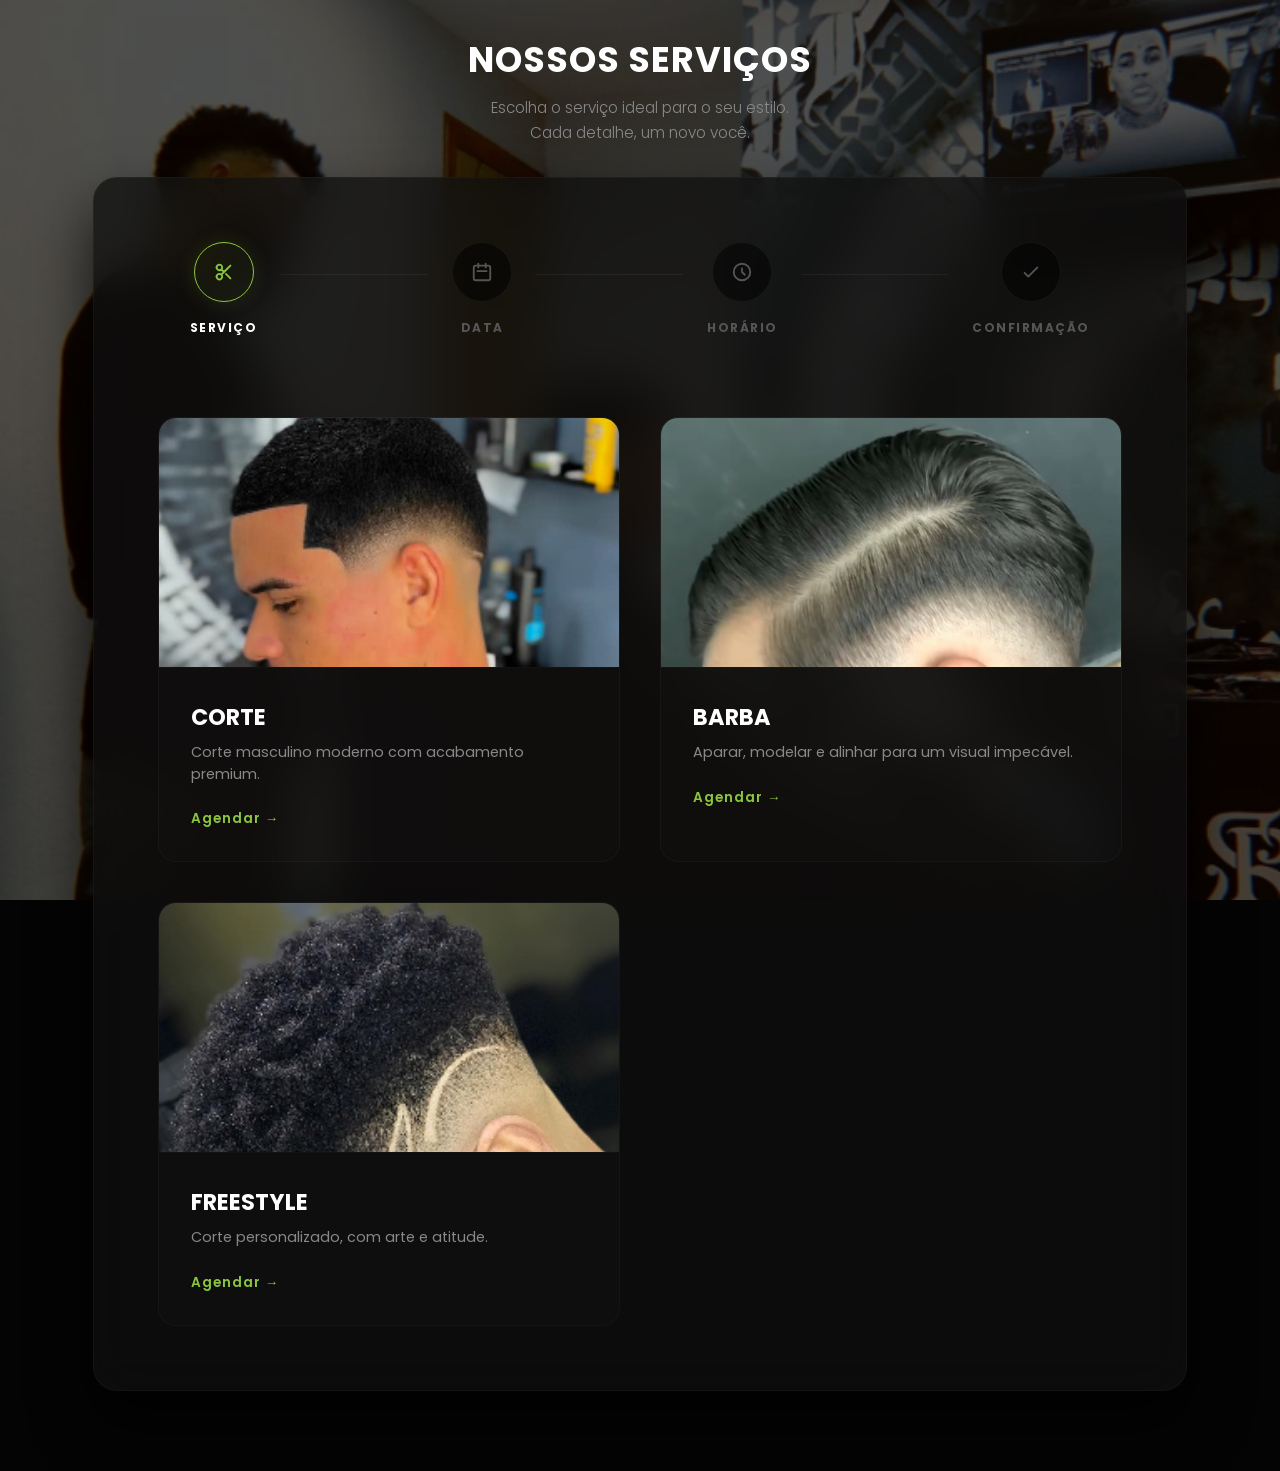
==== agendar.html @ 8718d501 "Add files via upload" ====
<!DOCTYPE html>
<html lang="pt-BR">
<head>
    <meta charset="UTF-8">
    <meta name="viewport" content="width=device-width, initial-scale=1.0">
    <title>Agendar Horário - Brandão Studio</title>
    <link rel="preconnect" href="https://fonts.googleapis.com">
    <link rel="preconnect" href="https://fonts.gstatic.com" crossorigin>
    <link href="https://fonts.googleapis.com/css2?family=Poppins:wght@300;400;500;600;700;800&display=swap" rel="stylesheet">
    <link rel="stylesheet" href="css/styles.css">
</head>
<body class="page-agendar">

    <main class="booking">
        
        <header class="section-header">
            <h2>NOSSOS SERVIÇOS</h2>
            <p>Escolha o serviço ideal para o seu estilo.<br>Cada detalhe, um novo você.</p>
        </header>

        <!-- Painel Glassmorphism -->
        <div class="booking__panel">
            
            <div class="booking__stepper">
                <div class="step-indicator active" id="ind-service">
                    <!-- Ícone Tesoura SVG -->
                    <div class="icon"><svg width="22" height="22" fill="none" stroke="currentColor" stroke-width="2" viewBox="0 0 24 24"><path stroke-linecap="round" stroke-linejoin="round" d="M14.121 14.121L19 19m-7-7l7-7m-7 7l-2.879 2.879M12 12L9.121 9.121m0 5.758a3 3 0 10-4.243 4.243 3 3 0 004.243-4.243zm0-5.758a3 3 0 10-4.243-4.243 3 3 0 004.243 4.243z"></path></svg></div>
                    <span>SERVIÇO</span>
                </div>
                <div class="step-line"></div>
                <div class="step-indicator" id="ind-date">
                    <!-- Ícone Calendário SVG -->
                    <div class="icon"><svg width="22" height="22" fill="none" stroke="currentColor" stroke-width="2" viewBox="0 0 24 24"><path stroke-linecap="round" stroke-linejoin="round" d="M8 7V3m8 4V3m-9 8h10M5 21h14a2 2 0 002-2V7a2 2 0 00-2-2H5a2 2 0 00-2 2v12a2 2 0 002 2z"></path></svg></div>
                    <span>DATA</span>
                </div>
                <div class="step-line"></div>
                <div class="step-indicator" id="ind-time">
                    <!-- Ícone Relógio SVG -->
                    <div class="icon"><svg width="22" height="22" fill="none" stroke="currentColor" stroke-width="2" viewBox="0 0 24 24"><path stroke-linecap="round" stroke-linejoin="round" d="M12 8v4l3 3m6-3a9 9 0 11-18 0 9 9 0 0118 0z"></path></svg></div>
                    <span>HORÁRIO</span>
                </div>
                <div class="step-line"></div>
                <div class="step-indicator" id="ind-confirm">
                    <!-- Ícone Check SVG -->
                    <div class="icon"><svg width="22" height="22" fill="none" stroke="currentColor" stroke-width="2" viewBox="0 0 24 24"><path stroke-linecap="round" stroke-linejoin="round" d="M5 13l4 4L19 7"></path></svg></div>
                    <span>CONFIRMAÇÃO</span>
                </div>
            </div>

            <!-- Etapa 1: Serviços -->
            <section class="booking__step active" id="step-service">
                <div class="booking__content--services">
                    <!-- Imagem img-corte.png -->
                    <button type="button" class="booking__card" aria-label="Selecionar serviço Corte">
                        <img src="assets/servicos/img-corte.png" alt="Corte" class="booking__card-img">
                        <div class="booking__card-info">
                            <h2 class="booking__card-title">CORTE</h2>
                            <p class="booking__card-desc">Corte masculino moderno com acabamento premium.</p>
                            <span class="booking__card-link">Agendar →</span>
                        </div>
                    </button>

                    <!-- Imagem img-barba.png -->
                    <button type="button" class="booking__card" aria-label="Selecionar serviço Barba">
                        <img src="assets/servicos/img-barba.png" alt="Barba" class="booking__card-img">
                        <div class="booking__card-info">
                            <h2 class="booking__card-title">BARBA</h2>
                            <p class="booking__card-desc">Aparar, modelar e alinhar para um visual impecável.</p>
                            <span class="booking__card-link">Agendar →</span>
                        </div>
                    </button>

                    <!-- Imagem img-freestyle.png -->
                    <button type="button" class="booking__card" aria-label="Selecionar serviço Freestyle">
                        <img src="assets/servicos/img-freestyle.png" alt="Freestyle" class="booking__card-img">
                        <div class="booking__card-info">
                            <h2 class="booking__card-title">FREESTYLE</h2>
                            <p class="booking__card-desc">Corte personalizado, com arte e atitude.</p>
                            <span class="booking__card-link">Agendar →</span>
                        </div>
                    </button>
                </div>
            </section>
            
            <!-- Etapas 2, 3 e 4 foram removidas para implementação posterior -->

        </div>
    </main>

    <script src="js/agendar.js" defer></script>
</body>
</html>
---- css/styles.css ----
:root {
    --color-primary: #8CC63F; 
    --color-primary-hover: #9BE047;
    --color-bg-main: #0A0A0A;
    --color-border: rgba(255, 255, 255, 0.04);
    --text-primary: #FFFFFF;
    --text-secondary: #888888;
    --font-main: 'Poppins', sans-serif;
}

* { margin: 0; padding: 0; box-sizing: border-box; }

body {
    font-family: var(--font-main);
    background-color: var(--color-bg-main);
    color: var(--text-primary);
    -webkit-font-smoothing: antialiased;
    line-height: 1.6;
    overflow-x: hidden;
}

a { text-decoration: none; color: inherit; transition: all 0.3s ease; }
button { font-family: inherit; border: none; background: none; cursor: pointer; outline: none; }

/* ==========================================================================
   Hero (Index) - Overlay Clareado (20% mais leve) e Fade na Base
   ========================================================================== */
.hero {
    position: relative;
    width: 100%;
    min-height: 100vh;
    background-image: 
        linear-gradient(to bottom, rgba(0,0,0,0.1) 0%, rgba(0,0,0,0) 40%, rgba(0,0,0,0) 70%, #0A0A0A 100%),
        linear-gradient(to left, rgba(0,0,0,0.65) 0%, rgba(0,0,0,0.1) 40%, rgba(0,0,0,0) 100%),
        url('../assets/background/img-background.png');
    background-size: cover;
    background-position: center center;
    background-attachment: fixed;
    display: flex;
    justify-content: flex-end; 
    padding: 3rem 5%;
}

.hero__sidebar {
    display: flex;
    flex-direction: column;
    align-items: flex-end;
    justify-content: center;
    padding-right: 2rem;
    gap: 3rem;
    max-width: 400px;
}

/* Botão Premium */
.hero__button {
    background-color: var(--color-primary);
    color: #0A0A0A;
    font-size: 1.05rem;
    font-weight: 700;
    padding: 1.1rem 3.2rem;
    border-radius: 14px; 
    display: flex;
    align-items: center;
    justify-content: center;
    gap: 0.8rem;
    transition: all 0.3s cubic-bezier(0.25, 0.8, 0.25, 1);
    box-shadow: 0 4px 20px rgba(140, 198, 63, 0.15); 
}

.hero__button:hover {
    transform: translateY(-2px);
    background-color: var(--color-primary-hover);
    box-shadow: 0 8px 25px rgba(140, 198, 63, 0.3);
}

.hero__button--outline {
    background-color: transparent;
    color: var(--text-primary);
    border: 1px solid rgba(255,255,255,0.15);
    padding: 0.8rem 2.5rem;
    font-size: 0.9rem;
    box-shadow: none;
}
.hero__button--outline:hover {
    background-color: rgba(255,255,255,0.03);
    border-color: var(--color-primary);
    color: var(--color-primary);
    box-shadow: none;
}

/* Ícones Sociais Glassmorphism */
.hero__social {
    display: flex;
    flex-direction: column;
    gap: 1rem;
    align-items: flex-end;
}

.social-link {
    display: flex;
    align-items: center;
    gap: 1rem;
    font-weight: 500;
    font-size: 0.85rem;
    letter-spacing: 1px;
    color: var(--text-secondary);
    background: rgba(15, 15, 15, 0.2);
    backdrop-filter: blur(8px);
    padding: 0.4rem 1.2rem 0.4rem 0.4rem;
    border-radius: 50px;
    border: 1px solid rgba(255, 255, 255, 0.02);
    transition: all 0.3s ease;
}

.icon-circle {
    width: 36px;
    height: 36px;
    border-radius: 50%;
    background: rgba(255, 255, 255, 0.05);
    display: flex;
    align-items: center;
    justify-content: center;
    color: #FFF;
    transition: all 0.3s ease;
}

.social-link:hover {
    color: #FFF;
    background: rgba(15, 15, 15, 0.5);
    border-color: rgba(255, 255, 255, 0.08);
    transform: translateX(-5px);
}
.social-link:hover .icon-circle {
    background: var(--color-primary);
    color: #0A0A0A;
}

/* Novo bloco de texto na Hero */
.hero__about-text {
    text-align: right;
    margin-top: 1rem;
    border-right: 2px solid var(--color-primary);
    padding-right: 1.2rem;
}
.about-year {
    color: #FFF;
    font-weight: 700;
    font-size: 1rem;
    letter-spacing: 1px;
}
.about-desc {
    color: var(--text-secondary);
    font-size: 0.85rem;
    font-weight: 300;
}

/* ==========================================================================
   Títulos de Seção
   ========================================================================== */
.section-header {
    text-align: center;
    margin-bottom: 2rem;
    padding-top: 2rem;
}

.section-header h2 {
    font-size: 2.2rem;
    font-weight: 700; 
    letter-spacing: 1px;
    margin-bottom: 0.5rem;
    color: #FFF;
}

.section-header p {
    color: var(--text-secondary); 
    font-size: 0.95rem;
    font-weight: 300;
}

/* ==========================================================================
   Galeria Premium
   ========================================================================== */
.gallery {
    background-color: #0A0A0A;
    padding-bottom: 6rem;
    width: 100%;
}

.gallery__carousel {
    display: flex;
    gap: 1.2rem; 
    overflow-x: auto;
    padding: 1rem 5%;
    scroll-behavior: smooth;
    scrollbar-width: none; 
}
.gallery__carousel::-webkit-scrollbar { display: none; }

.gallery__item {
    flex: 0 0 calc(25% - 1.2rem); 
    min-width: 260px; 
    border: 1px solid rgba(255, 255, 255, 0.02); 
    border-radius: 14px; 
    background-color: rgba(15,15,15, 0.8);
    overflow: hidden;
    position: relative;
    transition: all 0.35s ease;
    box-shadow: 0 4px 15px rgba(0,0,0,0.2); 
}

/* CORREÇÃO DO CORTE DA IMAGEM: Proporção natural e posicionamento focado no topo */
.gallery__item img {
    width: 100%;
    height: auto; 
    aspect-ratio: 4 / 5; /* Formato retrato para evitar cortes verticais severos */
    object-fit: cover;
    object-position: center 10%; /* Prende a imagem próximo ao topo para focar no cabelo/rosto */
    transition: transform 0.4s ease;
    filter: brightness(0.9);
}

.gallery__item:hover {
    border-color: rgba(140, 198, 63, 0.2);
    box-shadow: 0 8px 25px rgba(0,0,0,0.4);
    transform: translateY(-3px);
}

.gallery__item:hover img {
    transform: scale(1.03); 
    filter: brightness(1.1);
}

.gallery__item-title {
    text-align: center;
    padding: 0.8rem;
    font-weight: 600;
    font-size: 0.85rem;
    letter-spacing: 1px;
    color: #CCC;
}

/* Estilização dos botões injetados pelo JS */
.gallery div[style*="position: relative"] button {
    background-color: #050505 !important;
    border: 1px solid #FFF !important;
    color: #FFF !important;
    width: 40px !important;
    height: 40px !important;
    box-shadow: 0 4px 10px rgba(0,0,0,0.5) !important;
    transition: all 0.3s ease !important;
}
.gallery div[style*="position: relative"] button:hover {
    border-color: var(--color-primary) !important;
    color: var(--color-primary) !important;
    transform: translateY(-50%) scale(1.05) !important;
}

/* ==========================================================================
   Página Agendar
   ========================================================================== */
.page-agendar {
    background-image: url('../assets/background/img-background.png');
    background-attachment: fixed;
    background-size: cover;
    background-position: center;
}

.booking {
    padding: 0 5% 5rem 5%;
    display: flex;
    flex-direction: column;
    align-items: center;
    background-color: rgba(0, 0, 0, 0.6); 
    min-height: 100vh;
}

.booking__panel {
    background-color: rgba(15, 15, 15, 0.75); 
    backdrop-filter: blur(24px); 
    -webkit-backdrop-filter: blur(24px);
    border: 1px solid rgba(255, 255, 255, 0.03); 
    border-radius: 24px; 
    width: 95%;
    max-width: 1350px;
    padding: 4rem;
    box-shadow: 0 30px 60px rgba(0,0,0,0.8); 
}

/* Stepper (Progresso) */
.booking__stepper {
    display: flex;
    align-items: center;
    justify-content: space-between;
    margin-bottom: 5rem;
    max-width: 900px;
    margin-left: auto;
    margin-right: auto;
}

.step-indicator {
    display: flex;
    flex-direction: column;
    align-items: center;
    gap: 1rem;
    color: #555;
    transition: color 0.4s ease;
}

.step-indicator .icon {
    width: 60px;
    height: 60px;
    border-radius: 50%;
    border: 1px solid rgba(255, 255, 255, 0.05);
    display: flex;
    align-items: center;
    justify-content: center;
    background-color: rgba(0,0,0,0.5);
    transition: all 0.4s ease;
}

.step-indicator span { font-size: 0.75rem; font-weight: 700; letter-spacing: 1.5px; }

.step-indicator.active { color: #FFF; }
.step-indicator.active .icon {
    border-color: var(--color-primary);
    color: var(--color-primary);
    background-color: rgba(140, 198, 63, 0.05);
    box-shadow: 0 0 20px rgba(140, 198, 63, 0.15);
}

.step-line {
    flex: 1;
    height: 1px;
    background-color: rgba(255, 255, 255, 0.05);
    margin: 0 1.5rem;
    transform: translateY(-15px);
}

/* Telas das Etapas */
.booking__step { display: none; animation: subtleFade 0.35s ease forwards; }
.booking__step.active { display: block; }
@keyframes subtleFade { 
    from { opacity: 0; transform: translateY(10px); } 
    to { opacity: 1; transform: translateY(0); } 
}

.step-title { font-size: 1.8rem; font-weight: 700; margin-bottom: 0.3rem; color: #FFF;}
.step-subtitle { color: var(--text-secondary); font-size: 0.95rem; margin-bottom: 3rem; font-weight: 300;}

/* Cards de Serviço - Aparência de Seleção */
.booking__content--services {
    display: grid;
    grid-template-columns: repeat(auto-fit, minmax(320px, 1fr));
    gap: 2.5rem;
}

.booking__card {
    background-color: rgba(255,255,255,0.01);
    border: 1px solid rgba(255,255,255,0.03);
    border-radius: 18px;
    overflow: hidden;
    display: flex;
    flex-direction: column;
    text-align: left;
    transition: all 0.3s ease;
    cursor: pointer;
    position: relative;
}

.booking__card::after {
    content: '';
    background-image: url('data:image/svg+xml;utf8,<svg xmlns="http://www.w3.org/2000/svg" width="16" height="16" fill="%230A0A0A" viewBox="0 0 24 24"><path stroke-linecap="round" stroke-linejoin="round" stroke-width="3" stroke="%230A0A0A" d="M5 13l4 4L19 7"/></svg>');
    background-repeat: no-repeat;
    background-position: center;
    position: absolute;
    top: 15px;
    right: 15px;
    width: 32px;
    height: 32px;
    background-color: var(--color-primary);
    border-radius: 50%;
    opacity: 0;
    transform: scale(0.5);
    transition: all 0.3s ease;
}

.booking__card:hover {
    border-color: var(--color-primary);
    background-color: rgba(140, 198, 63, 0.02);
    box-shadow: 0 10px 30px rgba(0,0,0,0.3);
}

.booking__card:hover::after {
    opacity: 1;
    transform: scale(1);
}

/* CORREÇÃO DAS IMAGENS DE SERVIÇO: Mantém formato vertical e evita cortes brutos */
.booking__card-img {
    width: 100%;
    height: 250px;
    object-fit: cover;
    object-position: center 10%;
    border-bottom: 1px solid rgba(255,255,255,0.02);
}

.booking__card-info { padding: 2rem; }
.booking__card-title { font-size: 1.4rem; font-weight: 700; color: #FFF; margin-bottom: 0.5rem; }
.booking__card-desc { font-size: 0.9rem; color: var(--text-secondary); margin-bottom: 1.5rem; line-height: 1.5;}
.booking__card-link { color: var(--color-primary); font-size: 0.85rem; font-weight: 600; letter-spacing: 1px;}

/* ==========================================================================
   Footer Premium
   ========================================================================== */
.footer {
    background-color: #050505; 
    border-top: 1px solid var(--color-border);
    padding: 5rem 5% 0 5%;
}

.footer__container {
    display: flex;
    justify-content: center;
    gap: 4rem;
    max-width: 1200px;
    margin: 0 auto 4rem auto;
}

.footer__col {
    flex: 1;
    display: flex;
    flex-direction: column;
    align-items: flex-start;
    gap: 0.8rem;
}

.footer__col:not(:last-child) {
    border-right: 1px solid rgba(255,255,255,0.06);
    padding-right: 4rem;
}

.footer__logo { max-width: 250px; margin-bottom: 1rem; filter: opacity(0.9); }
.footer__slogan { color: var(--text-secondary); font-size: 0.85rem; font-style: italic; line-height: 1.6;}

.footer__title { color: var(--color-primary); font-size: 0.85rem; font-weight: 700; margin-bottom: 1rem; letter-spacing: 1.5px; }
.footer__highlight { color: #FFF; font-weight: 500;}
.footer__subtext { color: var(--text-secondary); font-size: 0.85rem; }

.footer__copy {
    text-align: center;
    padding: 2rem;
    border-top: 1px solid rgba(255,255,255,0.03);
    color: #555;
    font-size: 0.8rem;
    letter-spacing: 1px;
}

/* Responsivo */
@media (max-width: 1024px) {
    .booking__panel { padding: 3rem 2rem; }
    .footer__container { flex-wrap: wrap; gap: 3rem; }
    .footer__col:not(:last-child) { border-right: none; padding-right: 0; }
}

@media (max-width: 768px) {
    .hero { flex-direction: column; justify-content: center; align-items: center; text-align: center; }
    .hero__sidebar { align-items: center; padding: 0; text-align: center;}
    .hero__social { align-items: center; }
    .hero__about-text { border-right: none; border-top: 2px solid var(--color-primary); padding-right: 0; padding-top: 1rem;}
    
    .booking__stepper { display: none; }
}
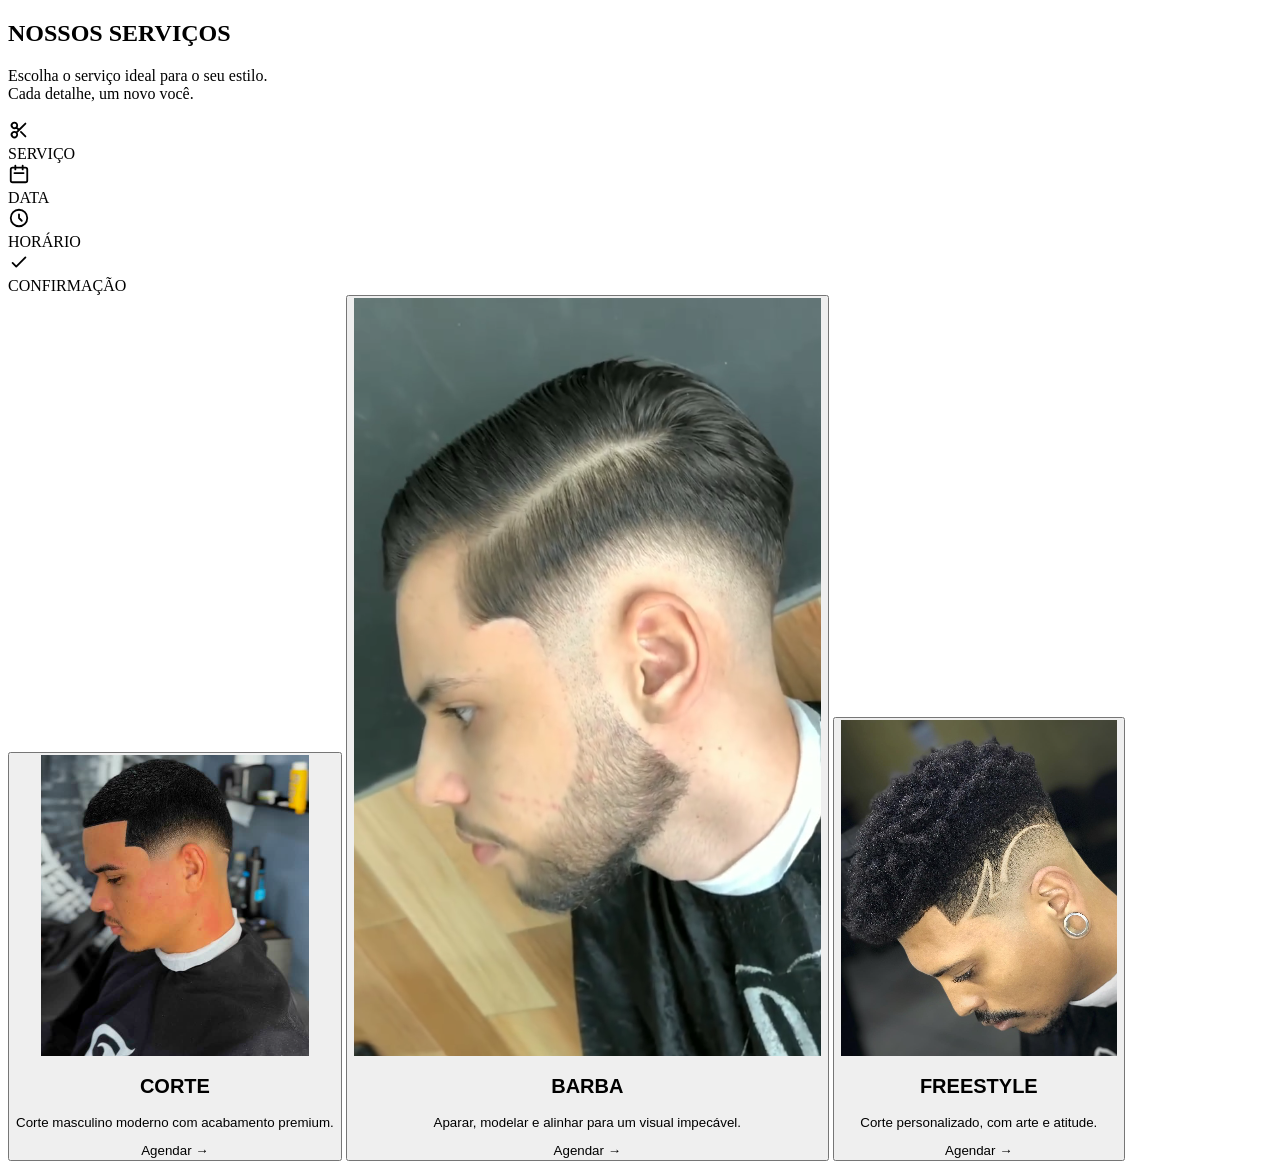
==== commit 250957ee: "Fix HTML encoding issues in agendar.html" ====
--- a/agendar.html
+++ b/agendar.html
@@ -7,7 +7,7 @@
     <link rel="preconnect" href="https://fonts.googleapis.com">
     <link rel="preconnect" href="https://fonts.gstatic.com" crossorigin>
     <link href="https://fonts.googleapis.com/css2?family=Poppins:wght@300;400;500;600;700;800&display=swap" rel="stylesheet">
-    <link rel="stylesheet" href="css/styles.css">
+    <link rel="stylesheet" href="styles.css">
 </head>
 <body class="page-agendar">
 
@@ -89,4 +89,4 @@
 
     <script src="js/agendar.js" defer></script>
 </body>
-</html>+</html>
